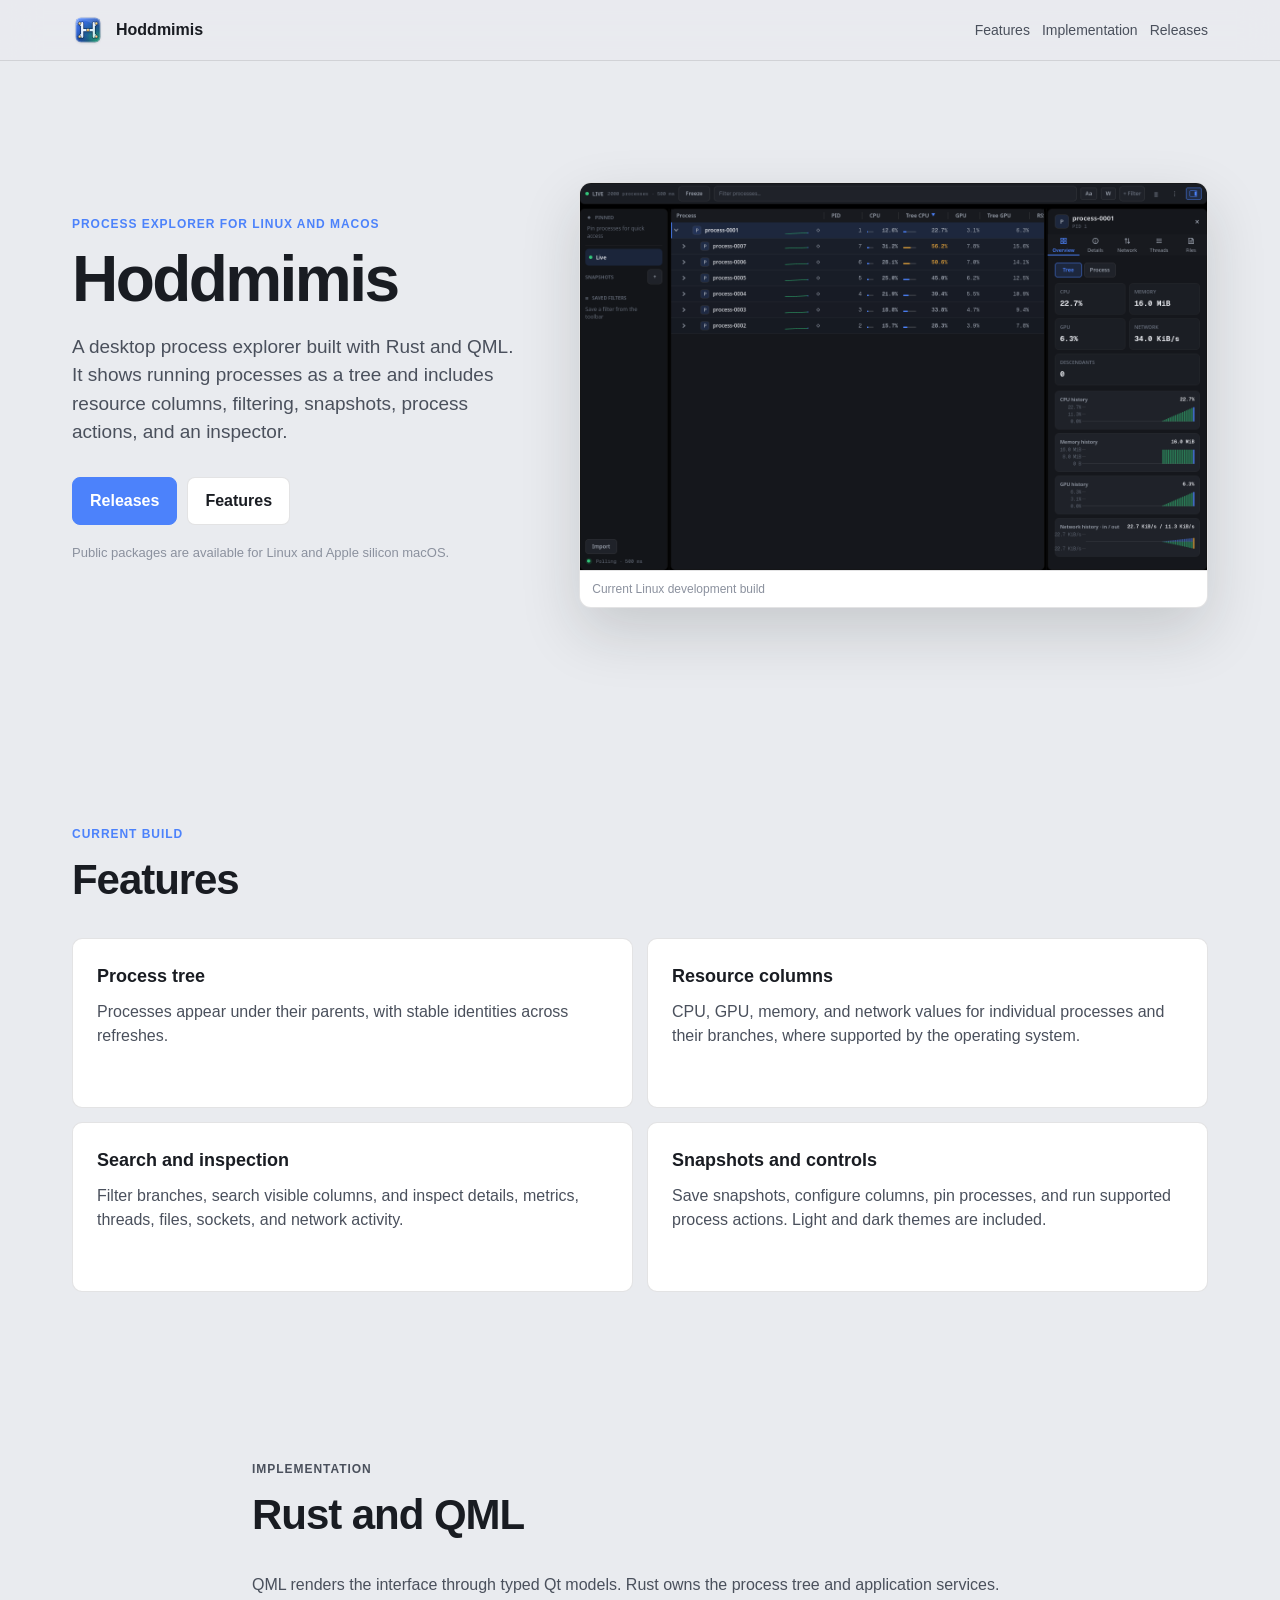
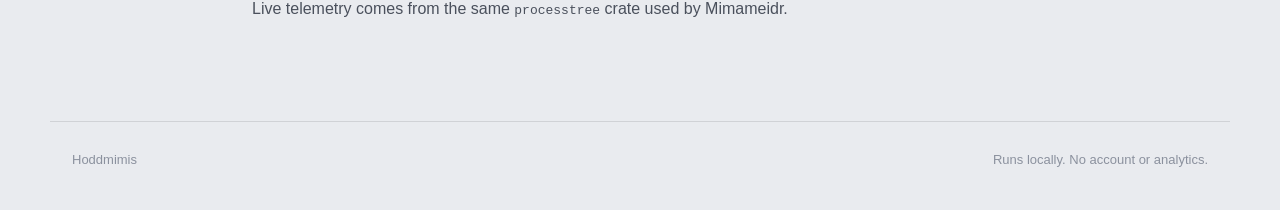
==== website/index.html @ bf932015 "Publish clean Hoddmimis website history" ====
<!doctype html>
<html lang="en">
  <head>
    <meta charset="utf-8">
    <meta name="viewport" content="width=device-width, initial-scale=1">
    <title>Hoddmimis | Rust and QML process explorer</title>
    <meta name="description" content="Hoddmimis is a process explorer for Linux and macOS. It uses a QML interface and the Rust processtree backend shared with Mimameidr.">
    <meta name="theme-color" content="#16181d" media="(prefers-color-scheme: dark)">
    <meta name="theme-color" content="#ffffff" media="(prefers-color-scheme: light)">
    <meta property="og:title" content="Hoddmimis | Rust and QML process explorer">
    <meta property="og:description" content="A process explorer for Linux and macOS, built with Rust and QML on the shared processtree backend.">
    <meta property="og:type" content="website">
    <meta property="og:image" content="assets/brand/hoddmimis-feature.png">
    <link rel="icon" href="assets/brand/hoddmimis-icon.svg" type="image/svg+xml">
    <link rel="icon" href="assets/brand/favicon-32.png" sizes="32x32" type="image/png">
    <link rel="apple-touch-icon" href="assets/brand/apple-touch-icon.png" sizes="180x180">
    <link rel="manifest" href="site.webmanifest">
    <link rel="stylesheet" href="styles.css">
  </head>
  <body>
    <a class="skip-link" href="#main-content">Skip to main content</a>
    <header class="site-header">
      <nav aria-label="Primary navigation">
        <a class="brand" href="index.html" aria-label="Hoddmimis home">
          <img class="brand-mark" src="assets/brand/hoddmimis-icon.svg" alt="" width="32" height="32">
          <span>Hoddmimis</span>
        </a>
        <div class="nav-links">
          <a href="#features">Features</a>
          <a href="#architecture">Implementation</a>
          <a href="releases.html">Releases</a>
        </div>
      </nav>
    </header>

    <main id="main-content" tabindex="-1">
      <section class="hero">
        <div class="hero-copy">
          <p class="eyebrow">Process explorer for Linux and macOS</p>
          <h1>Hoddmimis</h1>
          <p class="lede">
            A desktop process explorer built with Rust and QML. It shows running processes as a tree and includes resource columns, filtering, snapshots, process actions, and an inspector.
          </p>
          <div class="actions">
            <a class="button primary" href="releases.html">Releases</a>
            <a class="button secondary" href="#features">Features</a>
          </div>
          <p class="development-note">Public packages are available for Linux and Apple silicon macOS.</p>
        </div>

        <figure class="app-shot">
          <img src="assets/hoddmimis-process-tree-dark.png" width="1416" height="876" alt="Hoddmimis showing a dark 2,000-process tree with its snapshot rail and inspector">
          <figcaption>Current Linux development build</figcaption>
        </figure>
      </section>

      <section id="features" class="band">
        <p class="section-label">Current build</p>
        <h2>Features</h2>
        <div class="feature-grid">
          <article>
            <h3>Process tree</h3>
            <p>Processes appear under their parents, with stable identities across refreshes.</p>
          </article>
          <article>
            <h3>Resource columns</h3>
            <p>CPU, GPU, memory, and network values for individual processes and their branches, where supported by the operating system.</p>
          </article>
          <article>
            <h3>Search and inspection</h3>
            <p>Filter branches, search visible columns, and inspect details, metrics, threads, files, sockets, and network activity.</p>
          </article>
          <article>
            <h3>Snapshots and controls</h3>
            <p>Save snapshots, configure columns, pin processes, and run supported process actions. Light and dark themes are included.</p>
          </article>
        </div>
      </section>

      <section id="architecture" class="band architecture">
        <p class="section-label">Implementation</p>
        <h2>Rust and QML</h2>
        <p>
          QML renders the interface through typed Qt models. Rust owns the process tree and application services. Live telemetry comes from the same <code>processtree</code> crate used by Mimameidr.
        </p>
      </section>
    </main>

    <footer>
      <span>Hoddmimis</span>
      <span>Runs locally. No account or analytics.</span>
    </footer>
  </body>
</html>
---- website/styles.css ----
:root {
  color-scheme: light dark;
  --page: #e9ebef;
  --surface: #ffffff;
  --panel: #ffffff;
  --header: #fafafb;
  --field: #f1f2f5;
  --selection: #eaf0fd;
  --text: #191c22;
  --muted: #4a505c;
  --faint: #8b919e;
  --accent: #4c82fb;
  --live: #34c77b;
  --line: rgba(25, 28, 34, 0.12);
  --shadow: rgba(25, 28, 34, 0.16);
}

@media (prefers-color-scheme: dark) {
  :root {
    --page: #0d0f13;
    --surface: #16181d;
    --panel: #15171c;
    --header: #181a1f;
    --field: #1f2229;
    --selection: #1d273d;
    --text: #e7e9ee;
    --muted: #9aa1ad;
    --faint: #646b78;
    --line: rgba(231, 233, 238, 0.11);
    --shadow: rgba(0, 0, 0, 0.38);
  }
}

* { box-sizing: border-box; }

html { scroll-behavior: smooth; }

body {
  margin: 0;
  background: var(--page);
  color: var(--text);
  font-family: Inter, Geist, -apple-system, BlinkMacSystemFont, "Segoe UI", sans-serif;
  line-height: 1.5;
}

a { color: inherit; }

.skip-link {
  position: fixed;
  top: 8px;
  left: 8px;
  z-index: 20;
  padding: 10px 14px;
  border: 1px solid var(--accent);
  border-radius: 8px;
  background: var(--surface);
  color: var(--text);
  font-weight: 700;
  text-decoration: none;
  transform: translateY(calc(-100% - 16px));
}

.skip-link:focus {
  transform: translateY(0);
}

.site-header {
  position: sticky;
  top: 0;
  z-index: 10;
  border-bottom: 1px solid var(--line);
  background: color-mix(in srgb, var(--page) 86%, transparent);
  backdrop-filter: blur(18px);
}

nav {
  display: flex;
  align-items: center;
  justify-content: space-between;
  max-width: 1180px;
  margin: 0 auto;
  padding: 14px 22px;
}

.brand, .nav-links { display: flex; align-items: center; gap: 12px; }
.brand { font-weight: 750; text-decoration: none; }
.brand-mark {
  border-radius: 8px;
  display: block;
}
.brand-mark { width: 32px; height: 32px; }
.nav-links a { color: var(--muted); font-size: 14px; text-decoration: none; }
.nav-links a:hover, .nav-links a:focus-visible { color: var(--text); }

.hero {
  display: grid;
  grid-template-columns: minmax(0, 0.84fr) minmax(520px, 1.16fr);
  gap: 52px;
  align-items: center;
  max-width: 1180px;
  min-height: 680px;
  margin: 0 auto;
  padding: 72px 22px 84px;
}

.eyebrow, .section-label {
  margin: 0 0 14px;
  color: var(--accent);
  font-size: 12px;
  font-weight: 780;
  letter-spacing: 0.08em;
  text-transform: uppercase;
}

h1, h2, h3, p { margin-top: 0; }
h1 { max-width: 720px; margin-bottom: 22px; font-size: clamp(44px, 6vw, 64px); line-height: 1; letter-spacing: -0.04em; }
h2 { max-width: 760px; font-size: clamp(30px, 4vw, 42px); line-height: 1.1; letter-spacing: -0.025em; }
h3 { margin-bottom: 10px; font-size: 18px; }
.lede { max-width: 660px; color: var(--muted); font-size: 19px; }
.development-note { margin-top: 18px; color: var(--faint); font-size: 13px; }

.actions { display: flex; flex-wrap: wrap; gap: 10px; margin-top: 30px; }
.button { border: 1px solid var(--line); border-radius: 8px; padding: 11px 17px; font-weight: 700; text-decoration: none; }
.button.primary { border-color: var(--accent); background: var(--accent); color: #fff; }
.button.secondary { background: var(--surface); }
.button:focus-visible, a:focus-visible { outline: 3px solid color-mix(in srgb, var(--accent) 55%, transparent); outline-offset: 3px; }

.app-shot { overflow: hidden; margin: 0; border: 1px solid var(--line); border-radius: 12px; background: var(--panel); box-shadow: 0 24px 60px var(--shadow); }
.app-shot img { display: block; width: 100%; height: auto; }
.app-shot figcaption { border-top: 1px solid var(--line); padding: 9px 12px; color: var(--faint); font-size: 12px; }

.band, .release-page { max-width: 1180px; margin: 0 auto; padding: 84px 22px; }
.feature-grid { display: grid; grid-template-columns: repeat(2, minmax(0, 1fr)); gap: 14px; margin-top: 34px; }
.feature-grid article { min-height: 170px; border: 1px solid var(--line); border-radius: 10px; padding: 24px; background: var(--surface); }
.feature-grid p, .architecture p { color: var(--muted); }
.architecture { max-width: 820px; }
.architecture p:last-child { max-width: 760px; }

.release-page { min-height: calc(100vh - 140px); }
.release-page h1 { font-size: clamp(42px, 6vw, 70px); }
.release-status { max-width: 780px; margin-top: 54px; border-top: 1px solid var(--line); padding-top: 30px; }
.release-status dl { display: grid; grid-template-columns: 140px 1fr; gap: 16px 22px; }
.release-status dt { color: var(--faint); font-size: 13px; font-weight: 700; }
.release-status dd { margin: 0; color: var(--muted); }
.release-history { display: grid; gap: 42px; margin-top: 28px; }
.release-entry + .release-entry { border-top: 1px solid var(--line); padding-top: 34px; }
.release-entry h2 { margin: 0; font-size: 25px; }
.release-channel { margin: 6px 0 0; color: var(--faint); font-size: 13px; text-transform: capitalize; }
.release-assets { display: grid; gap: 12px; margin-top: 22px; }
.release-notes { margin-top: 32px; border-top: 1px solid var(--line); padding-top: 24px; }
.release-notes h3 { margin-top: 0; }
.release-notes li + li { margin-top: 10px; }
.release-asset { display: grid; grid-template-columns: 1fr auto; gap: 5px 20px; border: 1px solid var(--line); border-radius: 9px; padding: 16px; background: var(--surface); }
.release-asset a { color: var(--text); font-weight: 720; }
.release-asset span, .release-asset code { color: var(--muted); font-size: 12px; }
.release-asset code { grid-column: 1 / -1; overflow-wrap: anywhere; }
.manifest-error { color: var(--muted); }

footer { display: flex; justify-content: space-between; gap: 24px; max-width: 1180px; margin: 0 auto; border-top: 1px solid var(--line); padding: 28px 22px 40px; color: var(--faint); font-size: 13px; }

@media (max-width: 920px) {
  .hero { grid-template-columns: 1fr; min-height: auto; }
}

@media (max-width: 620px) {
  .nav-links a:not([aria-current="page"]) { display: none; }
  .hero, .band, .release-page { padding-left: 16px; padding-right: 16px; }
  .hero { padding-top: 52px; }
  h1 { font-size: 46px; }
  .feature-grid { grid-template-columns: 1fr; }
  .release-status dl { grid-template-columns: 1fr; gap: 5px; }
  .release-status dd { margin-bottom: 14px; }
  .release-asset { grid-template-columns: 1fr; }
  footer { flex-direction: column; padding-left: 16px; padding-right: 16px; }
}

@media (prefers-reduced-motion: reduce) {
  html { scroll-behavior: auto; }
}
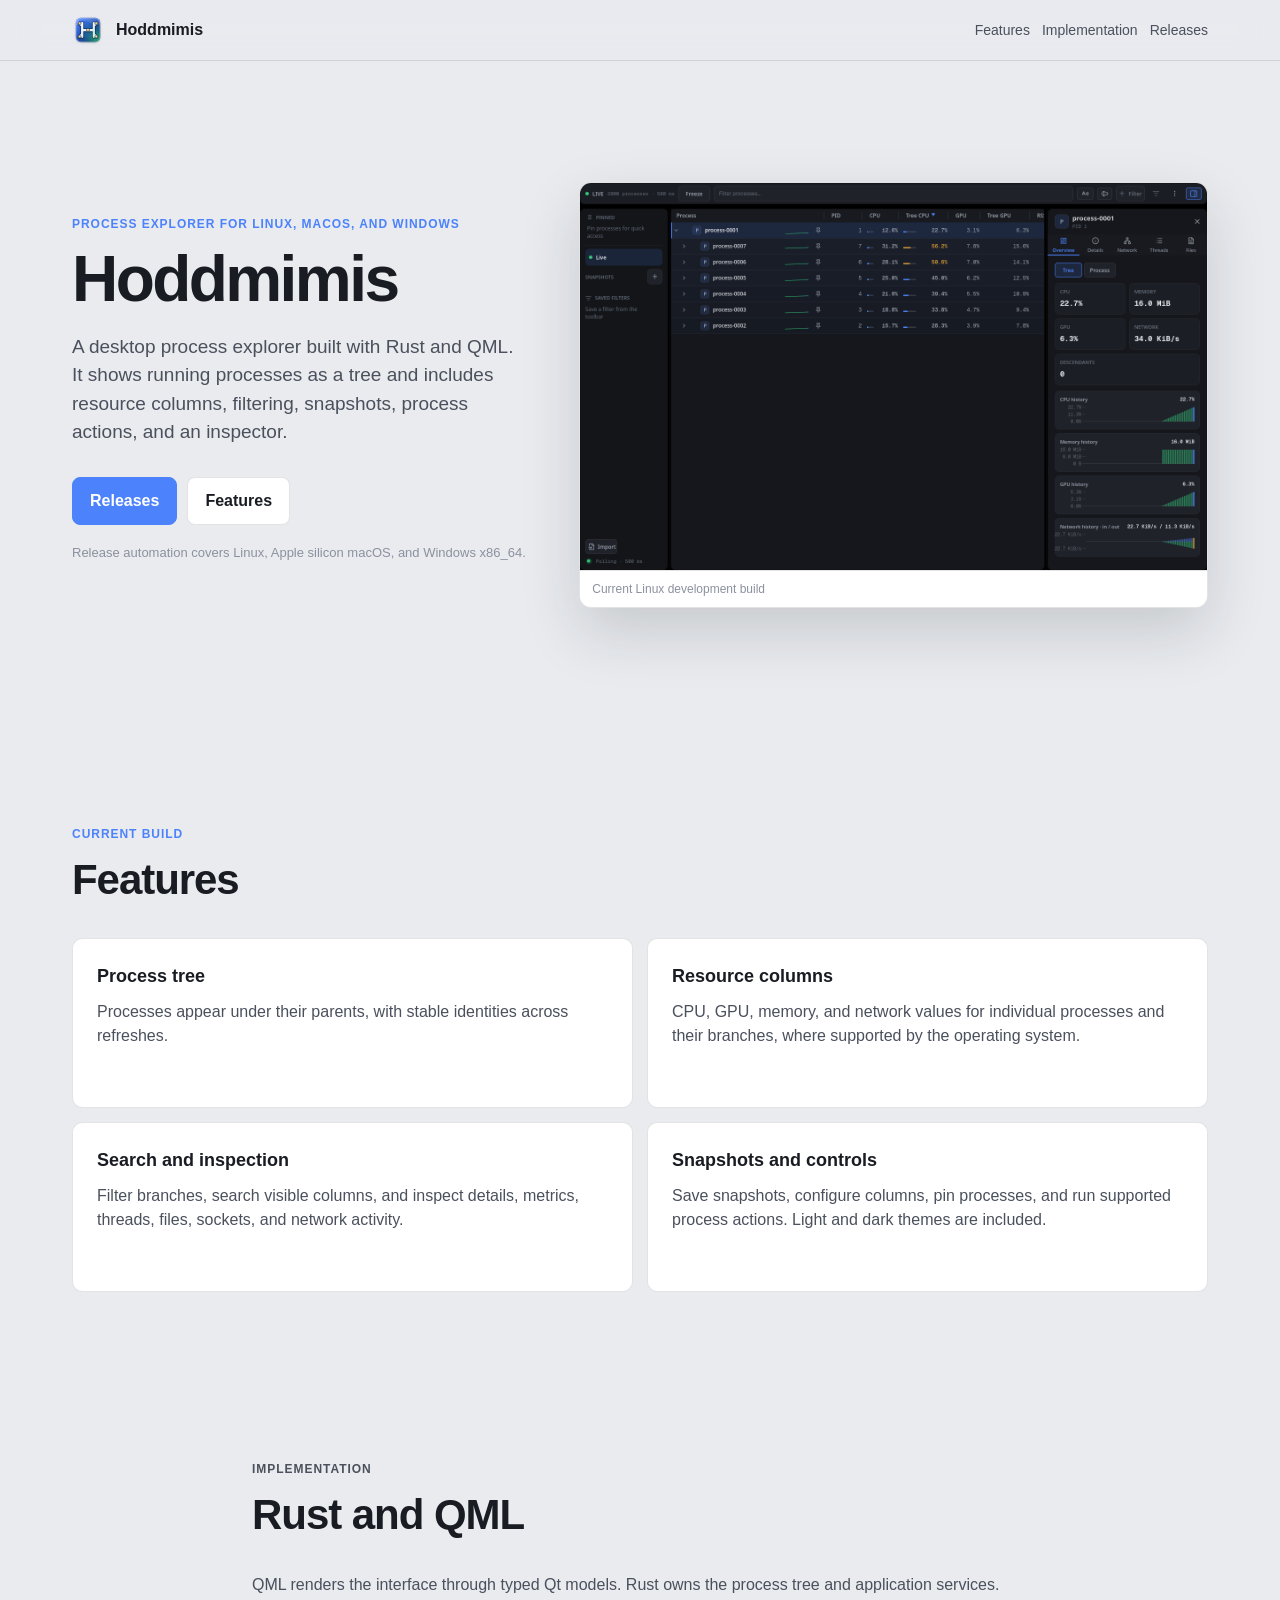
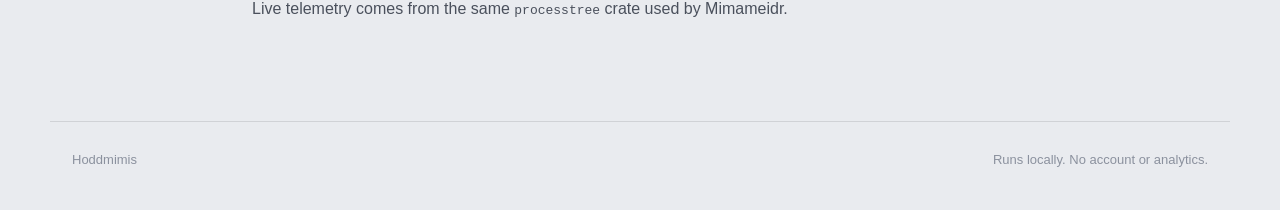
==== commit 185ebd43: "Sync Hoddmimis website from Forgejo" ====
--- a/website/index.html
+++ b/website/index.html
@@ -4,11 +4,11 @@
     <meta charset="utf-8">
     <meta name="viewport" content="width=device-width, initial-scale=1">
     <title>Hoddmimis | Rust and QML process explorer</title>
-    <meta name="description" content="Hoddmimis is a process explorer for Linux and macOS. It uses a QML interface and the Rust processtree backend shared with Mimameidr.">
+    <meta name="description" content="Hoddmimis is a process explorer for Linux, macOS, and Windows. It uses a QML interface and the Rust processtree backend shared with Mimameidr.">
     <meta name="theme-color" content="#16181d" media="(prefers-color-scheme: dark)">
     <meta name="theme-color" content="#ffffff" media="(prefers-color-scheme: light)">
     <meta property="og:title" content="Hoddmimis | Rust and QML process explorer">
-    <meta property="og:description" content="A process explorer for Linux and macOS, built with Rust and QML on the shared processtree backend.">
+    <meta property="og:description" content="A process explorer for Linux, macOS, and Windows, built with Rust and QML on the shared processtree backend.">
     <meta property="og:type" content="website">
     <meta property="og:image" content="assets/brand/hoddmimis-feature.png">
     <link rel="icon" href="assets/brand/hoddmimis-icon.svg" type="image/svg+xml">
@@ -36,7 +36,7 @@
     <main id="main-content" tabindex="-1">
       <section class="hero">
         <div class="hero-copy">
-          <p class="eyebrow">Process explorer for Linux and macOS</p>
+          <p class="eyebrow">Process explorer for Linux, macOS, and Windows</p>
           <h1>Hoddmimis</h1>
           <p class="lede">
             A desktop process explorer built with Rust and QML. It shows running processes as a tree and includes resource columns, filtering, snapshots, process actions, and an inspector.
@@ -45,7 +45,7 @@
             <a class="button primary" href="releases.html">Releases</a>
             <a class="button secondary" href="#features">Features</a>
           </div>
-          <p class="development-note">Public packages are available for Linux and Apple silicon macOS.</p>
+          <p class="development-note">Release automation covers Linux, Apple silicon macOS, and Windows x86_64.</p>
         </div>
 
         <figure class="app-shot">
--- a/website/styles.css
+++ b/website/styles.css
@@ -13,6 +13,16 @@
   --live: #34c77b;
   --line: rgba(25, 28, 34, 0.12);
   --shadow: rgba(25, 28, 34, 0.16);
+  --format-archive: #b97819;
+  --format-package: #1793d1;
+  --brand-linux: #b47f00;
+  --brand-apple: #282b31;
+  --brand-archlinux: #1793d1;
+  --brand-redhat: #d50000;
+  --brand-suse: #0c322c;
+  --brand-fedora: #3e8fc6;
+  --brand-debian: #a81d33;
+  --brand-ubuntu: #e95420;
 }
 
 @media (prefers-color-scheme: dark) {
@@ -28,10 +38,21 @@
     --faint: #646b78;
     --line: rgba(231, 233, 238, 0.11);
     --shadow: rgba(0, 0, 0, 0.38);
+    --format-archive: #cf9239;
+    --format-package: #3daee9;
+    --brand-linux: #fcc624;
+    --brand-apple: #e7e9ee;
+    --brand-archlinux: #3daee9;
+    --brand-redhat: #ff4545;
+    --brand-suse: #30ba78;
+    --brand-fedora: #51a2da;
+    --brand-debian: #d84b62;
+    --brand-ubuntu: #f26b38;
   }
 }
 
 * { box-sizing: border-box; }
+[hidden] { display: none !important; }
 
 html { scroll-behavior: smooth; }
 
@@ -150,10 +171,41 @@
 .release-notes { margin-top: 32px; border-top: 1px solid var(--line); padding-top: 24px; }
 .release-notes h3 { margin-top: 0; }
 .release-notes li + li { margin-top: 10px; }
-.release-asset { display: grid; grid-template-columns: 1fr auto; gap: 5px 20px; border: 1px solid var(--line); border-radius: 9px; padding: 16px; background: var(--surface); }
+.release-asset { display: grid; gap: 9px; border: 1px solid var(--line); border-radius: 9px; padding: 16px; background: var(--surface); }
+.release-asset-header { display: flex; justify-content: space-between; gap: 16px; align-items: center; min-width: 0; }
+.release-icon-sprite { position: absolute; width: 0; height: 0; overflow: hidden; }
+.release-asset-icon { display: grid; place-items: center; width: 42px; height: 42px; border: 1px solid color-mix(in srgb, currentColor 58%, transparent); border-radius: 11px; background: color-mix(in srgb, currentColor 13%, var(--surface)); color: var(--format-package); }
+.release-asset-icon svg { width: 30px; height: 30px; fill: none; stroke: currentColor; stroke-linecap: round; stroke-linejoin: round; stroke-width: 1.8; }
+.release-asset-icon--brands { display: flex; width: auto; height: auto; gap: 8px; border: 0; border-radius: 0; background: none; }
+.release-brand-badge { display: grid; place-items: center; width: 42px; height: 42px; border: 1px solid color-mix(in srgb, currentColor 58%, transparent); border-radius: 11px; background: color-mix(in srgb, currentColor 13%, var(--surface)); }
+.release-asset-icon--multi .release-brand-badge { width: 38px; height: 38px; }
+.release-brand-logo { width: 28px; height: 28px; background: currentColor; mask-position: center; mask-repeat: no-repeat; mask-size: contain; }
+.release-asset-icon--multi .release-brand-logo { width: 24px; height: 24px; }
+.release-asset .release-brand-badge--linux { color: var(--brand-linux); }
+.release-asset .release-brand-badge--apple { color: var(--brand-apple); }
+.release-asset .release-brand-badge--archlinux { color: var(--brand-archlinux); }
+.release-asset .release-brand-badge--redhat { color: var(--brand-redhat); }
+.release-asset .release-brand-badge--suse { color: var(--brand-suse); }
+.release-asset .release-brand-badge--fedora { color: var(--brand-fedora); }
+.release-asset .release-brand-badge--debian { color: var(--brand-debian); }
+.release-asset .release-brand-badge--ubuntu { color: var(--brand-ubuntu); }
+.release-brand-logo--linux { mask-image: url("assets/formats/simple-icons/linux.svg"); }
+.release-brand-logo--apple { mask-image: url("assets/formats/simple-icons/apple.svg"); }
+.release-brand-logo--archlinux { mask-image: url("assets/formats/simple-icons/archlinux.svg"); }
+.release-brand-logo--redhat { mask-image: url("assets/formats/simple-icons/redhat.svg"); }
+.release-brand-logo--suse { mask-image: url("assets/formats/simple-icons/suse.svg"); }
+.release-brand-logo--fedora { mask-image: url("assets/formats/simple-icons/fedora.svg"); }
+.release-brand-logo--debian { mask-image: url("assets/formats/simple-icons/debian.svg"); }
+.release-brand-logo--ubuntu { mask-image: url("assets/formats/simple-icons/ubuntu.svg"); }
+.release-asset .release-asset-icon--archive { border-radius: 9px; color: var(--format-archive); }
+.release-asset .release-asset-icon--package { clip-path: polygon(50% 0, 94% 23%, 94% 77%, 50% 100%, 6% 77%, 6% 23%); color: var(--format-package); }
+.release-asset .release-asset-icon--windows { color: var(--format-package); }
+.release-asset-download { display: grid; gap: 4px; min-width: 0; }
+.release-asset-meta { max-width: 60%; text-align: right; }
+.release-asset-title { margin: 0; font-size: 16px; line-height: 1.3; }
 .release-asset a { color: var(--text); font-weight: 720; }
 .release-asset span, .release-asset code { color: var(--muted); font-size: 12px; }
-.release-asset code { grid-column: 1 / -1; overflow-wrap: anywhere; }
+.release-asset code { overflow-wrap: anywhere; }
 .manifest-error { color: var(--muted); }
 
 footer { display: flex; justify-content: space-between; gap: 24px; max-width: 1180px; margin: 0 auto; border-top: 1px solid var(--line); padding: 28px 22px 40px; color: var(--faint); font-size: 13px; }
@@ -170,7 +222,8 @@
   .feature-grid { grid-template-columns: 1fr; }
   .release-status dl { grid-template-columns: 1fr; gap: 5px; }
   .release-status dd { margin-bottom: 14px; }
-  .release-asset { grid-template-columns: 1fr; }
+  .release-asset-header { gap: 12px; }
+  .release-asset-meta { max-width: 52%; }
   footer { flex-direction: column; padding-left: 16px; padding-right: 16px; }
 }
 
